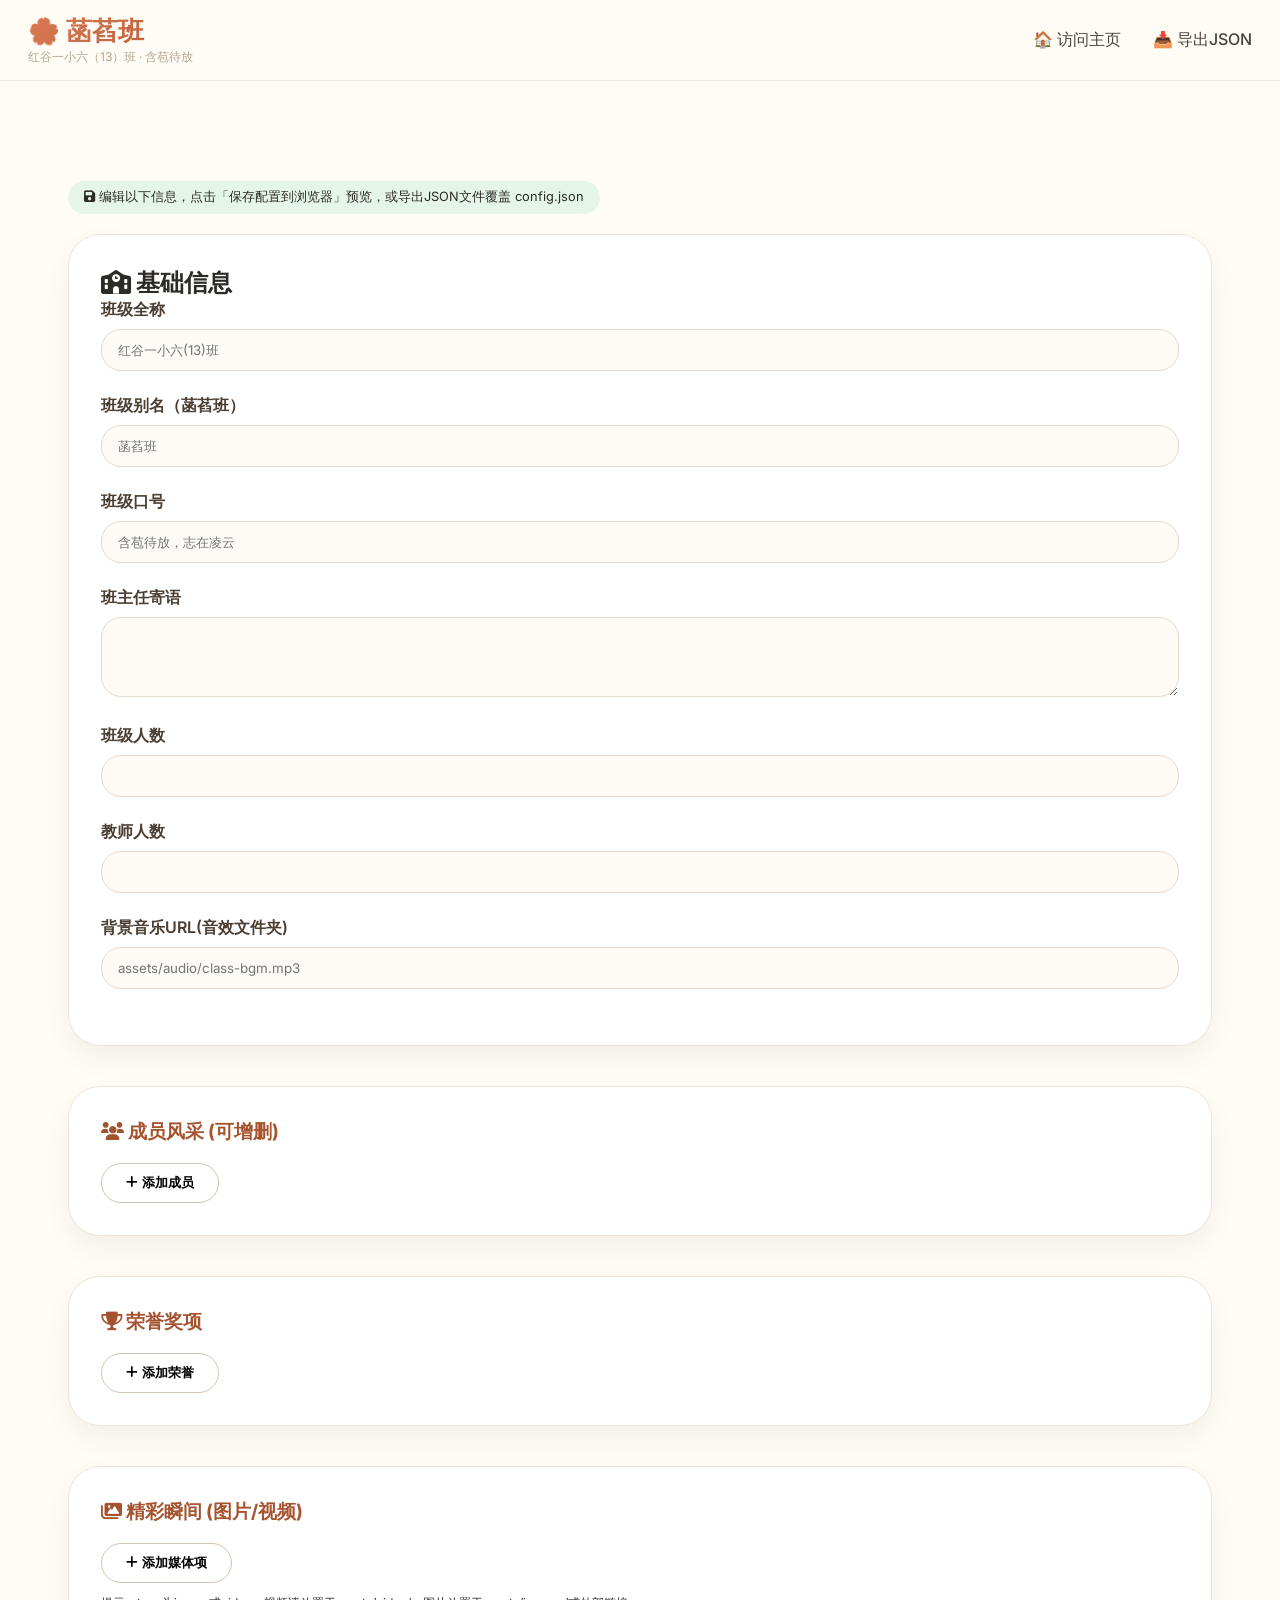
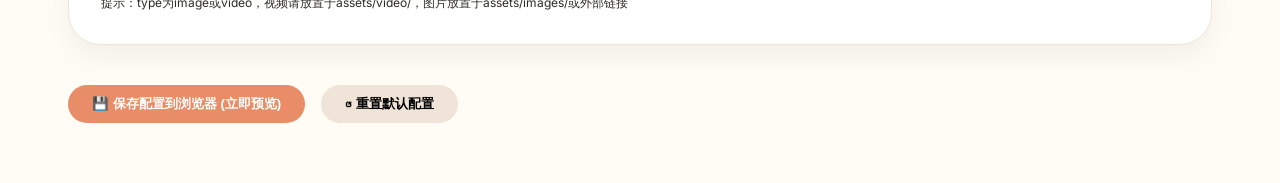
==== admin.html @ 9a1484a4 "测试上传" ====
<!DOCTYPE html>
<html lang="zh-CN">
<head>
    <meta charset="UTF-8">
    <title>菡萏班 · 后台配置管理</title>
    <link rel="stylesheet" href="css/style.css">
    <link href="https://fonts.googleapis.com/css2?family=Inter:opsz,wght@400;500;600;700&display=swap" rel="stylesheet">
    <link rel="stylesheet" href="https://cdnjs.cloudflare.com/ajax/libs/font-awesome/6.0.0-beta3/css/all.min.css">
    <style>
        .admin-container { max-width: 1200px; margin: 100px auto 60px; padding: 0 28px; }
        .admin-card { background: white; border-radius: 32px; padding: 32px; margin-bottom: 40px; box-shadow: 0 12px 28px rgba(0,0,0,0.05); border: 1px solid #f0e4d8; }
        .form-group { margin-bottom: 24px; }
        label { font-weight: 600; display: block; margin-bottom: 8px; color: #4b3e32; }
        input, textarea, select { width: 100%; padding: 12px 16px; border-radius: 20px; border: 1px solid #e6d9ce; font-family: inherit; background: #fefaf5; }
        textarea { min-height: 80px; }
        .btn-group { display: flex; gap: 16px; flex-wrap: wrap; margin-top: 20px; }
        .btn { padding: 10px 24px; border-radius: 40px; border: none; font-weight: 600; cursor: pointer; background: #f0e4d8; transition: 0.2s; }
        .btn-primary { background: #E88D67; color: white; }
        .btn-primary:hover { background: #cf7350; }
        .btn-outline { background: transparent; border: 1px solid #d4c3b2; }
        .member-item, .honor-item, .gallery-item { background: #fef8f2; padding: 16px; border-radius: 20px; margin-bottom: 16px; }
        .array-controls { display: flex; gap: 8px; margin-top: 8px; }
        hr { margin: 28px 0; border-color: #efe2d6; }
        h3 { margin-bottom: 18px; color: #a5532f; }
        .info-badge { background: #e5f6e9; padding: 8px 16px; border-radius: 40px; font-size: 0.8rem; display: inline-block; margin-bottom: 20px; }
    </style>
</head>
<body>
<div class="navbar" style="position: sticky;"><div class="nav-container"><div class="logo"><h2>⚙️ 管理后台</h2><p>菡萏班配置中心</p></div><ul class="nav-links"><li><a href="index.html" target="_blank">🏠 访问主页</a></li><li><a href="#" id="exportConfigBtn">📥 导出JSON</a></li></ul></div></div>
<div class="admin-container" id="adminApp">
    <div class="info-badge"><i class="fas fa-save"></i> 编辑以下信息，点击「保存配置到浏览器」预览，或导出JSON文件覆盖 config.json</div>
    <div class="admin-card"><h2><i class="fas fa-school"></i> 基础信息</h2><div class="form-group"><label>班级全称</label><input type="text" id="className" placeholder="红谷一小六(13)班"></div><div class="form-group"><label>班级别名（菡萏班）</label><input type="text" id="classAlias" placeholder="菡萏班"></div><div class="form-group"><label>班级口号</label><input type="text" id="classSlogan" placeholder="含苞待放，志在凌云"></div><div class="form-group"><label>班主任寄语</label><textarea id="teacherMessage"></textarea></div><div class="form-group"><label>班级人数</label><input type="number" id="studentCount"></div><div class="form-group"><label>教师人数</label><input type="number" id="teacherCount"></div><div class="form-group"><label>背景音乐URL(音效文件夹)</label><input type="text" id="bgmUrl" placeholder="assets/audio/class-bgm.mp3"></div></div>
    <div class="admin-card"><h3><i class="fas fa-users"></i> 成员风采 (可增删)</h3><div id="membersList"></div><button class="btn btn-outline" id="addMemberBtn"><i class="fas fa-plus"></i> 添加成员</button></div>
    <div class="admin-card"><h3><i class="fas fa-trophy"></i> 荣誉奖项</h3><div id="honorList"></div><button class="btn btn-outline" id="addHonorBtn"><i class="fas fa-plus"></i> 添加荣誉</button></div>
    <div class="admin-card"><h3><i class="fas fa-images"></i> 精彩瞬间 (图片/视频)</h3><div id="galleryList"></div><button class="btn btn-outline" id="addGalleryBtn"><i class="fas fa-plus"></i> 添加媒体项</button><p class="hint" style="font-size:12px; margin-top:12px;">提示：type为image或video，视频请放置于assets/video/，图片放置于assets/images/或外部链接</p></div>
    <div class="btn-group"><button class="btn btn-primary" id="saveToLocalBtn">💾 保存配置到浏览器 (立即预览)</button><button class="btn" id="resetDefaultBtn">↺ 重置默认配置</button></div>
</div>
<script src="js/admin.js"></script>
</body>
</html>
---- css/style.css ----
* { margin: 0; padding: 0; box-sizing: border-box; }
body { font-family: 'Inter', sans-serif; background-color: #fefcf5; color: #2c2b28; scroll-behavior: smooth; }
::-webkit-scrollbar { width: 8px; } ::-webkit-scrollbar-track { background: #f1ede5; } ::-webkit-scrollbar-thumb { background: #c0b9a8; border-radius: 12px; }
.container { max-width: 1280px; margin: 0 auto; padding: 0 28px; }
.navbar { position: sticky; top: 0; background-color: rgba(255, 252, 245, 0.96); backdrop-filter: blur(10px); z-index: 100; border-bottom: 1px solid #f0e9de; }
.nav-container { display: flex; justify-content: space-between; align-items: center; flex-wrap: wrap; padding: 14px 28px; max-width: 1280px; margin: 0 auto; }
.logo h2 { font-weight: 700; font-size: 1.6rem; background: linear-gradient(135deg, #D97A54, #B85C38); background-clip: text; -webkit-background-clip: text; color: transparent; }
.logo p { font-size: 0.75rem; color: #b4a693; }
.nav-links { display: flex; gap: 32px; list-style: none; }
.nav-links a { text-decoration: none; font-weight: 500; color: #4a4238; transition: 0.2s; }
.nav-links a:hover { color: #E88D67; }
section { padding: 80px 0; border-bottom: 1px solid #f0e8dd; }
.section-title { font-size: 2.2rem; font-weight: 700; margin-bottom: 16px; position: relative; display: inline-block; }
.section-title:after { content: ''; position: absolute; bottom: -10px; left: 0; width: 60px; height: 4px; background: linear-gradient(90deg, #E88D67, #f3bc9c); border-radius: 4px; }
.section-desc { color: #6f685c; margin-bottom: 48px; }
.hero { background: linear-gradient(145deg, #fffaf2 0%, #fff5e9 100%); padding: 70px 0 60px; }
.hero-content { display: flex; flex-wrap: wrap; align-items: center; gap: 40px; }
.hero-text { flex: 1.2; }
.hero-badge { background: #ffe6db; display: inline-block; padding: 6px 14px; border-radius: 40px; font-size: 0.8rem; font-weight: 600; color: #c26a46; margin-bottom: 20px; }
.hero-text h1 { font-size: 3rem; font-weight: 800; line-height: 1.2; }
.hero-text h1 span { color: #E88D67; }
.class-slogan { background: white; padding: 14px 24px; border-radius: 60px; display: inline-flex; align-items: center; gap: 12px; border: 1px solid #f3e4d6; }
.stats-grid { display: flex; flex-wrap: wrap; gap: 30px; margin: 60px 0 20px; }
.stat-card { background: white; border-radius: 32px; padding: 28px 20px; flex: 1; text-align: center; border: 1px solid #f3e9e0; }
.stat-card i { font-size: 2.4rem; color: #E88D67; }
.stat-number { font-size: 2.2rem; font-weight: 800; }
.members-grid, .honor-list, .gallery-grid { display: grid; grid-template-columns: repeat(auto-fill, minmax(260px, 1fr)); gap: 32px; margin-top: 30px; }
.member-card, .honor-item, .gallery-card { background: white; border-radius: 28px; padding: 24px 16px; text-align: center; border: 1px solid #f1e9e1; transition: 0.2s; }
.member-avatar { width: 100px; height: 100px; background: #FCE5D8; border-radius: 50%; display: flex; align-items: center; justify-content: center; margin: 0 auto 16px; font-size: 2.8rem; color: #c46a46; }
.member-name { font-weight: 700; font-size: 1.25rem; }
.member-role { color: #E88D67; font-weight: 600; }
.honor-item i { font-size: 2rem; color: #E88D67; margin-bottom: 12px; }
.gallery-card img, .gallery-card video { width: 100%; height: 200px; object-fit: cover; border-radius: 20px; }
footer { background: #fef7ef; padding: 40px 0 30px; border-top: 1px solid #f0e3d6; }
.footer-content { display: flex; justify-content: space-between; align-items: center; flex-wrap: wrap; }
.scroll-top { position: fixed; bottom: 28px; right: 28px; background: #E88D67; width: 48px; height: 48px; border-radius: 60px; display: flex; align-items: center; justify-content: center; cursor: pointer; opacity: 0; transition: 0.2s; color: white; }
.scroll-top.show { opacity: 1; }
@media (max-width: 768px) { .hero-text h1 { font-size: 2rem; } .section-title { font-size: 1.8rem; } .nav-container { flex-direction: column; gap: 12px; } }
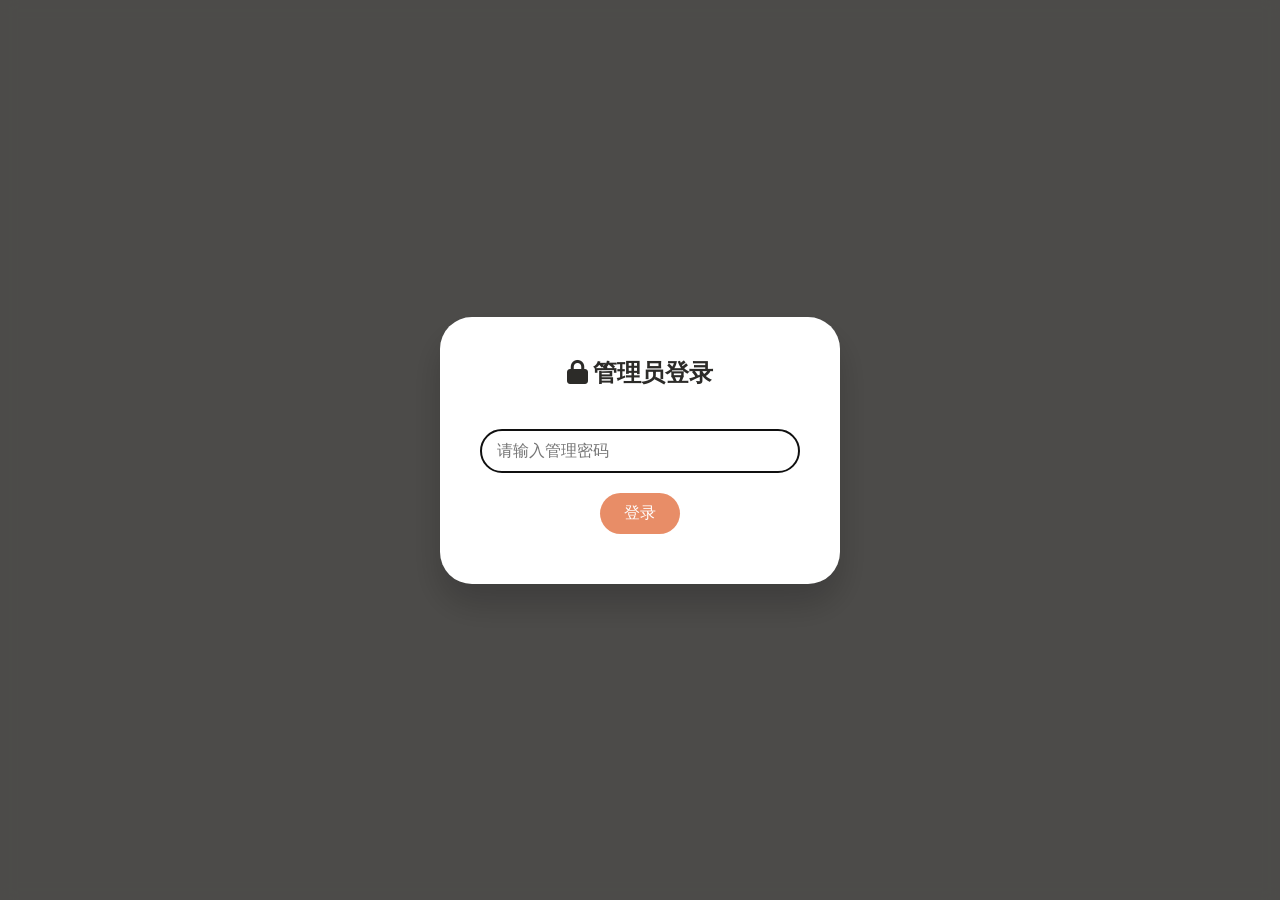
==== commit 4e92081e: "增加后端密码" ====
--- a/admin.html
+++ b/admin.html
@@ -2,39 +2,164 @@
 <html lang="zh-CN">
 <head>
     <meta charset="UTF-8">
-    <title>菡萏班 · 后台配置管理</title>
+    <title>管理后台 · 菡萏班</title>
     <link rel="stylesheet" href="css/style.css">
     <link href="https://fonts.googleapis.com/css2?family=Inter:opsz,wght@400;500;600;700&display=swap" rel="stylesheet">
     <link rel="stylesheet" href="https://cdnjs.cloudflare.com/ajax/libs/font-awesome/6.0.0-beta3/css/all.min.css">
     <style>
-        .admin-container { max-width: 1200px; margin: 100px auto 60px; padding: 0 28px; }
-        .admin-card { background: white; border-radius: 32px; padding: 32px; margin-bottom: 40px; box-shadow: 0 12px 28px rgba(0,0,0,0.05); border: 1px solid #f0e4d8; }
-        .form-group { margin-bottom: 24px; }
-        label { font-weight: 600; display: block; margin-bottom: 8px; color: #4b3e32; }
-        input, textarea, select { width: 100%; padding: 12px 16px; border-radius: 20px; border: 1px solid #e6d9ce; font-family: inherit; background: #fefaf5; }
-        textarea { min-height: 80px; }
-        .btn-group { display: flex; gap: 16px; flex-wrap: wrap; margin-top: 20px; }
-        .btn { padding: 10px 24px; border-radius: 40px; border: none; font-weight: 600; cursor: pointer; background: #f0e4d8; transition: 0.2s; }
-        .btn-primary { background: #E88D67; color: white; }
-        .btn-primary:hover { background: #cf7350; }
-        .btn-outline { background: transparent; border: 1px solid #d4c3b2; }
-        .member-item, .honor-item, .gallery-item { background: #fef8f2; padding: 16px; border-radius: 20px; margin-bottom: 16px; }
-        .array-controls { display: flex; gap: 8px; margin-top: 8px; }
-        hr { margin: 28px 0; border-color: #efe2d6; }
-        h3 { margin-bottom: 18px; color: #a5532f; }
-        .info-badge { background: #e5f6e9; padding: 8px 16px; border-radius: 40px; font-size: 0.8rem; display: inline-block; margin-bottom: 20px; }
+        /* 登录遮罩层 */
+        .login-overlay {
+            position: fixed;
+            top: 0;
+            left: 0;
+            width: 100%;
+            height: 100%;
+            background: rgba(0,0,0,0.7);
+            backdrop-filter: blur(8px);
+            display: flex;
+            justify-content: center;
+            align-items: center;
+            z-index: 1000;
+        }
+        .login-card {
+            background: white;
+            border-radius: 32px;
+            padding: 40px;
+            width: 90%;
+            max-width: 400px;
+            text-align: center;
+            box-shadow: 0 20px 35px rgba(0,0,0,0.2);
+        }
+        .login-card h2 {
+            margin-bottom: 20px;
+            color: #2c2b28;
+        }
+        .login-card input {
+            width: 100%;
+            padding: 12px 16px;
+            margin: 20px 0;
+            border-radius: 40px;
+            border: 1px solid #e6d9ce;
+            font-size: 1rem;
+        }
+        .login-card button {
+            background: #E88D67;
+            border: none;
+            color: white;
+            padding: 10px 24px;
+            border-radius: 40px;
+            cursor: pointer;
+            font-size: 1rem;
+        }
+        .error-msg {
+            color: #d9534f;
+            margin-top: 10px;
+            font-size: 0.85rem;
+        }
+        #adminContent {
+            display: none;
+        }
     </style>
 </head>
 <body>
-<div class="navbar" style="position: sticky;"><div class="nav-container"><div class="logo"><h2>⚙️ 管理后台</h2><p>菡萏班配置中心</p></div><ul class="nav-links"><li><a href="index.html" target="_blank">🏠 访问主页</a></li><li><a href="#" id="exportConfigBtn">📥 导出JSON</a></li></ul></div></div>
-<div class="admin-container" id="adminApp">
-    <div class="info-badge"><i class="fas fa-save"></i> 编辑以下信息，点击「保存配置到浏览器」预览，或导出JSON文件覆盖 config.json</div>
-    <div class="admin-card"><h2><i class="fas fa-school"></i> 基础信息</h2><div class="form-group"><label>班级全称</label><input type="text" id="className" placeholder="红谷一小六(13)班"></div><div class="form-group"><label>班级别名（菡萏班）</label><input type="text" id="classAlias" placeholder="菡萏班"></div><div class="form-group"><label>班级口号</label><input type="text" id="classSlogan" placeholder="含苞待放，志在凌云"></div><div class="form-group"><label>班主任寄语</label><textarea id="teacherMessage"></textarea></div><div class="form-group"><label>班级人数</label><input type="number" id="studentCount"></div><div class="form-group"><label>教师人数</label><input type="number" id="teacherCount"></div><div class="form-group"><label>背景音乐URL(音效文件夹)</label><input type="text" id="bgmUrl" placeholder="assets/audio/class-bgm.mp3"></div></div>
-    <div class="admin-card"><h3><i class="fas fa-users"></i> 成员风采 (可增删)</h3><div id="membersList"></div><button class="btn btn-outline" id="addMemberBtn"><i class="fas fa-plus"></i> 添加成员</button></div>
-    <div class="admin-card"><h3><i class="fas fa-trophy"></i> 荣誉奖项</h3><div id="honorList"></div><button class="btn btn-outline" id="addHonorBtn"><i class="fas fa-plus"></i> 添加荣誉</button></div>
-    <div class="admin-card"><h3><i class="fas fa-images"></i> 精彩瞬间 (图片/视频)</h3><div id="galleryList"></div><button class="btn btn-outline" id="addGalleryBtn"><i class="fas fa-plus"></i> 添加媒体项</button><p class="hint" style="font-size:12px; margin-top:12px;">提示：type为image或video，视频请放置于assets/video/，图片放置于assets/images/或外部链接</p></div>
-    <div class="btn-group"><button class="btn btn-primary" id="saveToLocalBtn">💾 保存配置到浏览器 (立即预览)</button><button class="btn" id="resetDefaultBtn">↺ 重置默认配置</button></div>
+
+<!-- 登录遮罩层 -->
+<div id="loginOverlay" class="login-overlay">
+    <div class="login-card">
+        <h2><i class="fas fa-lock"></i> 管理员登录</h2>
+        <input type="password" id="adminPassword" placeholder="请输入管理密码" autofocus>
+        <button id="loginBtn">登录</button>
+        <div id="loginError" class="error-msg"></div>
+    </div>
 </div>
+
+<!-- 真正的后台管理内容（初始隐藏） -->
+<div id="adminContent">
+    <div class="navbar" style="position: sticky;">
+        <div class="nav-container">
+            <div class="logo"><h2>⚙️ 管理后台</h2><p>菡萏班配置中心</p></div>
+            <ul class="nav-links">
+                <li><a href="index.html" target="_blank">🏠 访问主页</a></li>
+                <li><a href="#" id="exportConfigBtn">📥 导出JSON</a></li>
+            </ul>
+        </div>
+    </div>
+    <div class="admin-container">
+        <div class="info-badge"><i class="fas fa-save"></i> 编辑以下信息，点击「保存配置到云端」</div>
+        <div class="admin-card">
+            <h2><i class="fas fa-school"></i> 基础信息</h2>
+            <div class="form-group"><label>班级全称</label><input type="text" id="className" placeholder="红谷一小六(13)班"></div>
+            <div class="form-group"><label>班级别名（菡萏班）</label><input type="text" id="classAlias" placeholder="菡萏班"></div>
+            <div class="form-group"><label>班级口号</label><input type="text" id="classSlogan" placeholder="含苞待放，志在凌云"></div>
+            <div class="form-group"><label>班主任寄语</label><textarea id="teacherMessage"></textarea></div>
+            <div class="form-group"><label>班级人数</label><input type="number" id="studentCount"></div>
+            <div class="form-group"><label>教师人数</label><input type="number" id="teacherCount"></div>
+            <div class="form-group"><label>背景音乐URL</label><input type="text" id="bgmUrl" placeholder="assets/audio/class-bgm.mp3"></div>
+        </div>
+        <div class="admin-card">
+            <h3><i class="fas fa-users"></i> 成员风采 (可增删)</h3>
+            <div id="membersList"></div>
+            <button class="btn btn-outline" id="addMemberBtn"><i class="fas fa-plus"></i> 添加成员</button>
+        </div>
+        <div class="admin-card">
+            <h3><i class="fas fa-trophy"></i> 荣誉奖项</h3>
+            <div id="honorList"></div>
+            <button class="btn btn-outline" id="addHonorBtn"><i class="fas fa-plus"></i> 添加荣誉</button>
+        </div>
+        <div class="admin-card">
+            <h3><i class="fas fa-images"></i> 精彩瞬间 (图片/视频)</h3>
+            <div id="galleryList"></div>
+            <button class="btn btn-outline" id="addGalleryBtn"><i class="fas fa-plus"></i> 添加媒体项</button>
+            <p class="hint" style="font-size:12px; margin-top:12px;">提示：type为image或video，视频请放置于assets/video/，图片放置于assets/images/或外部链接</p>
+        </div>
+        <div class="btn-group">
+            <button class="btn btn-primary" id="saveToCloudBtn">💾 保存配置到云端</button>
+            <button class="btn" id="resetDefaultBtn">↺ 重置默认配置</button>
+        </div>
+    </div>
+</div>
+
 <script src="js/admin.js"></script>
+<script>
+    // 独立的登录逻辑（会在 admin.js 加载前执行）
+    const API_BASE = 'https://api.mycw.ysnsm2899.ggff.net/api';
+    let adminToken = null;
+
+    document.getElementById('loginBtn').addEventListener('click', async () => {
+        const password = document.getElementById('adminPassword').value;
+        const errorDiv = document.getElementById('loginError');
+        if (!password) {
+            errorDiv.innerText = '请输入密码';
+            return;
+        }
+        try {
+            const resp = await fetch(`${API_BASE}/auth`, {
+                method: 'POST',
+                headers: { 'Content-Type': 'application/json' },
+                body: JSON.stringify({ password: password })
+            });
+            const data = await resp.json();
+            if (data.success) {
+                adminToken = password;
+                window.adminToken = adminToken;  // 供 admin.js 使用
+                document.getElementById('loginOverlay').style.display = 'none';
+                document.getElementById('adminContent').style.display = 'block';
+                // 手动触发 admin.js 中的初始化（因为此时 admin.js 可能已经加载）
+                if (typeof window.initAdmin === 'function') {
+                    window.initAdmin(adminToken);
+                } else {
+                    // 等待 admin.js 加载完成
+                    window.addEventListener('load', () => {
+                        if (typeof window.initAdmin === 'function') window.initAdmin(adminToken);
+                    });
+                }
+            } else {
+                errorDiv.innerText = '密码错误，请重试';
+            }
+        } catch (err) {
+            errorDiv.innerText = '网络错误，无法验证';
+        }
+    });
+</script>
 </body>
 </html>
